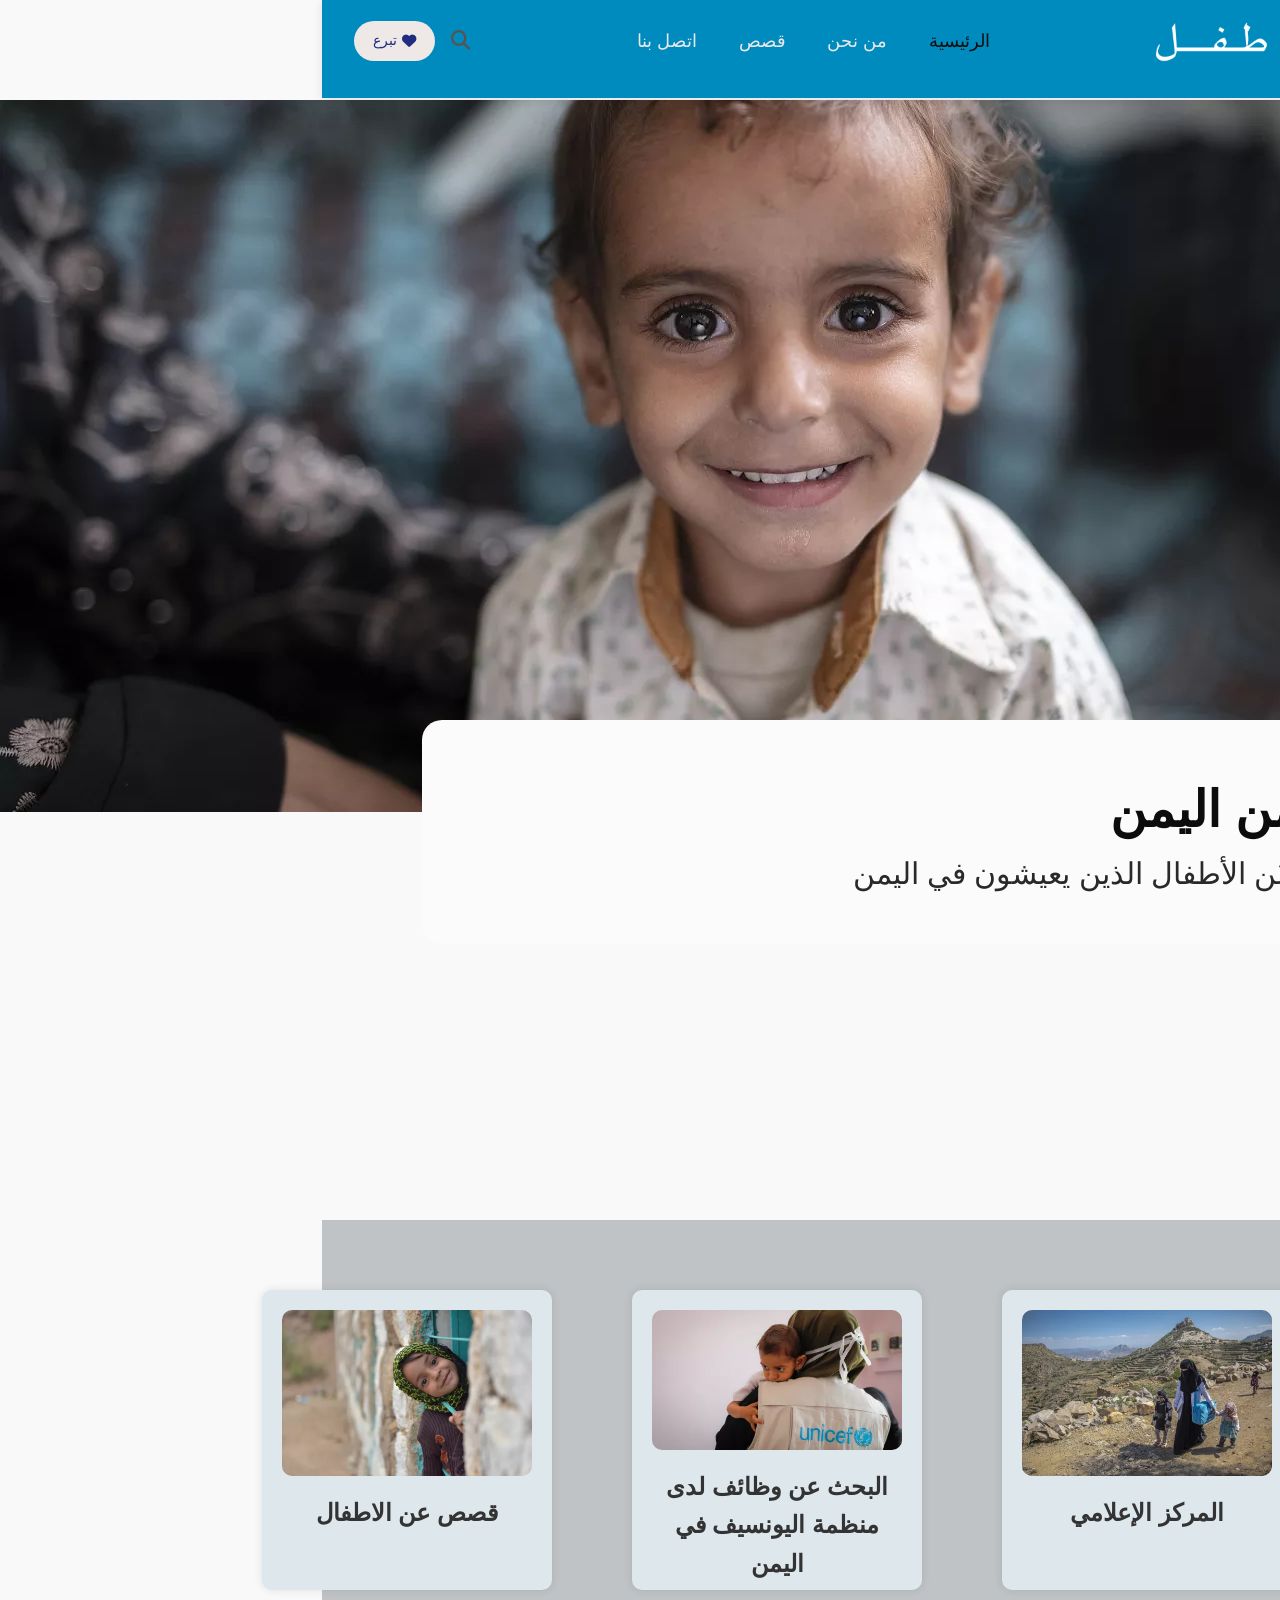
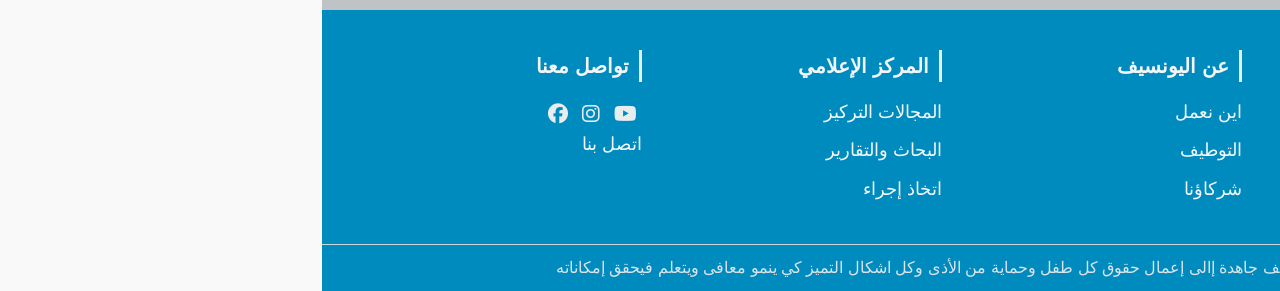
==== pages/stories.html @ 6c386d85 "main page completed" ====
<!DOCTYPE html>
<html lang="en">
<head>
    <meta charset="UTF-8">
    <meta name="viewport" content="width=device-width, initial-scale=1.0">
    <link rel="stylesheet" href="https://cdnjs.cloudflare.com/ajax/libs/font-awesome/6.5.0/css/all.min.css" integrity="sha512-..." crossorigin="anonymous" referrerpolicy="no-referrer" />
    <link href="https://fonts.googleapis.com/css2?family=Lato:wght@400;700&display=swap" rel="stylesheet">
    <title>قصص</title>
     <link rel="stylesheet" href="../css/style.css">
     <link rel="stylesheet" href="../css/add.css">
</head>
<body>
   <!-- شريط التنقل -->
   
    <header class="header">
        <nav class="navbar">
            <!-- الشعار على اليمين -->
            <div class="logo-container">
                <img src="../image/log.png" alt="شعار الموقع" class="logo">
               
            </div>
            
            <!-- عناصر القائمة -->
            <ul class="nav-links">
                <li><a href="../index.html" class="active">الرئيسية</a></li>
                <li><a href="#"> من نحن </a></li>
                <li><a href="../pages/stories.html">قصص</a></li>
                <li><a href="../pages/contactus.html">اتصل بنا</a></li>
        
            </ul>
            <!-- عناصر التحكم -->
            <div class="nav-controls">
                <!-- أيقونة البحث -->
                <div class="search-icon">
                    <i class="fas fa-search"></i>
                </div>
                <!-- زر التبرع -->
                <a href="#" class="donate-btn">
                    <i class="fas fa-heart"></i>
                    تبرع
                </a>
                <!-- زر الهامبرجر -->
                <div class="hamburger-menu">
                    <div class="line line1"></div>
                    <div class="line line2"></div>
                    <div class="line line3"></div>
                </div>
            </div>
        
            <!-- قائمة الهاتف المنزلقة -->
            <div class="mobile-menu">
                <ul class="mobile-links">
                    <li><a href="../index.html" class="active">الرئيسية</a></li>
                     <li><a href="#">من نحن</a></li>
                    <li><a href="../pages/stories.html">القصص </a></li>
                    <li><a href="../pages/contactus.html">اتصل بنا</a></li>
                </ul>
                
                <!-- زر التبرع في القائمة المنسدلة -->
                <a href="#" class="mobile-donate-btn">
                    <i class="fas fa-heart"></i>
                    تبرع الآن
                </a>
            </div>
        </nav>
    </header>
    <nav>
    <div class="full-image">
      <img src="../image/13.jpeg" alt="imag">
      <div class="overlay">
<h1> قصص من اليمن</h1>
<p>قصص مِن وعَن الأطفال الذين يعيشون في اليمن</p>
<div class="overlay-images">
<img src="../image/2.web" alt="قصص">
</div>
    </div>
      </div>
     


<section class="conta-sec">
    <div class="conta-box">
        <div class="imge-srs">
<img src="../image/T1.jpeg" alt="">

        </div>
        <h2>نطاق عمل اليونسيف في اليمن</h2>
    </div>
      <div class="conta-box">
        <div class="imge-srs">
<img src="../image/T2.jpeg" alt="">
        </div>
        <h2>المركز الإعلامي</h2>
    </div>
       <div class="conta-box">
        <div class="imge-srs">
<img src="../image/T3.jpeg" alt="">
        </div>
        <h2>البحث عن وظائف لدى منظمة اليونسيف في اليمن</h2>
    </div>
        <div class="conta-box">
        <div class="imge-srs">
<img src="../image/T4.jpeg" alt="">
        </div>
        <h2>قصص عن الاطفال</h2>
    </div>
           

    </div>
</section>
  




    <footer class="footer">
  <div class="footer-container">
    <div class="footer-column">
      <h3>الروابط السريعه</h3>
      <ul class="u1">
        <li><a href="../index.html"> الرئيسية</a></li>
    <li>  <a href="#"> من نحن</a></li>
        <li><a href="../pages/stories.html"> قصص</a></li>
      </ul>
    </div>
    <div class="footer-column">
      <h3>عن اليونسيف</h3>
      <ul>
        <li><a href="#"> اين نعمل </a></li>
        <li><a href="#"> التوطيف</a></li>
        <li><a href="#"> شركاؤنا</a></li>
      </ul>
    </div>
    <div class="footer-column">
      <h3>المركز الإعلامي</h3>
      <ul>
        <li><a href="#"> المجالات التركيز</a></li>
        <li><a href="#">  البحاث والتقارير</a></li>
        <li><a href="#">   اتخاذ إجراء</a></li>
      </ul>
    </div>
    <div class="footer-column">
      <h3>تواصل معنا</h3>
      <ul class="social-icons">
       <a href="https://www.youtube.com/user/UNICEFYemen"><i class="fab fa-youtube"></i></a>
        <a href="https://www.instagram.com/unicef_yemen/"><i class="fab fa-instagram"></i></a>
        <a href="https://www.facebook.com/unicefyemen/"><i class="fab fa-facebook"></i></a>
      </ul>
      <ul>
        <li><a href="../pages/stories.html">  اتصل بنا </a></li>
       
        
      </ul>
    </div>
    <!-- يمكنك إضافة عمود رابع لشعار المنظمة إذا أحببت -->
  </div>
  <div class="footer-bottom">
    <p>تسعى اليونسيف جاهدة إالى إعمال حقوق كل طفل وحماية من الأذى وكل اشكال التميز كي ينمو معافى ويتعلم فيحقق إمكاناته  </p>
  </div>
</footer>
 <script src="js/add.css"></script>

</body>
</html>
---- css/style.css ----
body {
    margin: 0;
    font-family: 'Cairo', Tahoma, Arial, sans-serif;
    background: #f5f9fc;
    color: #222;
    direction: rtl;
    font-family: 'Lato', sans-serif;
}
/* التهيئة العامة */
* {
    margin: 0;
    padding: 0;
    box-sizing: border-box;
    font-family: 'Tajawal', sans-serif;
}

body {
    background-color: #f9f9f9;
    color: #333;
    line-height: 1.6;
}

/* شريط التنقل */
.header {
    height: 98px;
    background-color: #008bbf;
    box-shadow: 0 2px 10px rgba(0, 0, 0, 0.1);
    position: fixed;
    width: 100%;
    top: 0;
    z-index: 1000;
}

.navbar {
    display: flex;
    justify-content: space-between;
    align-items: center;
    padding: 1rem 2rem;
    max-width: 1400px;
    margin: 0 auto;
}

/* الشعار */

.logo-container {
  display:block;
    align-items: center;
    gap: 40px;  
}

.logo-container img {
    height: 50px;
    max-height: none;
    max-width: none;
    width: auto;
   
  display: flex;
  align-items: center;
  margin-right: 0px; /* ← يحرك اللوجو إلى اليسار */
}

.logo-container span {
    font-size: 1.5rem;
    font-weight: bold;
    
}

/* روابط التنقل */
.nav-links {
  color: #52bacf;
    display: flex;
    list-style: none;
}

.nav-links li a {
    color: #ebe8e8;
    text-decoration: none;
    padding: 0.5rem 1rem;
    margin: 0 0.3rem;
    font-size: 1.1rem;
    transition: all 0.3s ease;
    font-weight: 550;
}

.nav-links li a:hover, 
.nav-links li a.active {
    color: #0f0f0f;
}

/* عناصر التحكم في الشريط */
.nav-controls {
    display: flex;
    align-items: center;
    gap: 1rem;
}

/* أيقونة البحث */
.search-icon {
    font-size: 1.2rem;
    color: #555;
    cursor: pointer;
    transition: all 0.3s ease;
}

.search-icon:hover {
    color: #3498db;
}

/* زر التبرع */
.donate-btn {
    background-color: hsl(9, 18%, 92%);
    color: rgb(31, 44, 129);
    padding: 0.5rem 1.2rem;
    border-radius: 50px;
    text-decoration: none;
    font-size: 0.9rem;
    transition: all 0.3s ease;
    display: flex;
    align-items: center;
    gap: 5px;
}

.donate-btn:hover {
    background-color: #131313;
    transform: translateY(-2px);
    box-shadow: 0 4px 8px rgba(0, 0, 0, 0.1);
}

/* زر الهامبرجر */
.hamburger-menu {
    width: 30px;
    height: 20px;
    display: none;
    flex-direction: column;
    justify-content: space-between;
    cursor: pointer;
    z-index: 1001;
}

.hamburger-menu .line {
    width: 100%;
    height: 3px;
    background-color: #333;
    transition: all 0.3s ease;
}

/* القائمة المنسدلة للهاتف */
.mobile-menu {
    position: fixed;
    top: 0;
    right: -100%;
    width: 300px;
    height: 100vh;
    background-color: #fff;
    box-shadow: -5px 0 15px rgba(0, 0, 0, 0.1);
    padding: 5rem 2rem;
    transition: all 0.5s ease;
    z-index: 1000;
}

.mobile-menu.active {
    right: 0;
}

.mobile-links {
    list-style: none;
    margin-bottom: 2rem;
}

.mobile-links li {
    margin-bottom: 1.5rem;
}

.mobile-links li a {
    color: #555;
    text-decoration: none;
    font-size: 1.2rem;
    transition: all 0.3s ease;
    display: block;
    padding: 0.5rem 0;
}

.mobile-links li a:hover {
    color: #3498db;
    padding-right: 10px;
}

.mobile-donate-btn {
    background-color: #e74c3c;
    color: white;
    padding: 0.8rem 1.5rem;
    border-radius: 50px;
    text-decoration: none;
    font-size: 1rem;
    transition: all 0.3s ease;
    display: inline-flex;
    align-items: center;
    gap: 8px;
    width: fit-content;
}

.mobile-donate-btn:hover {
    background-color: #c0392b;
}

/* القسم الرئيسي */
.hero {
    display: flex;
    align-items: center;
    justify-content: space-between;
    padding: 8rem 2rem 4rem;
    max-width: 1400px;
    margin: 0 auto;
}






/* التكيف مع الشاشات الصغيرة */
@media (max-width: 768px) {
    .content-section {
        flex-direction: column-reverse;
    }
    
    .text-content, .image-content {
        width: 100%;
        padding: 2rem;
    }
    
    .text-content {
        text-align: center;
    }
    
    .divider {
        margin-left: auto;
        margin-right: auto;
    }
    
    .more-link {
        justify-content: center;
    }
}
.hero-buttons {
   
    gap: 1rem;
        text-align: right;
}

.primary-btn {
    background-color: #3498db;
    color: white;
    padding: 0.8rem 1.8rem;
    border-radius: 50px;
    text-decoration: none;
    font-size: 1.1rem;
    transition: all 0.3s ease;
}

.primary-btn:hover {
    background-color: #2980b9;
    transform: translateY(-3px);
    box-shadow: 0 5px 15px rgba(0, 0, 0, 0.1);
}

.secondary-btn {
    background-color: transparent;
    color: #3498db;
    padding: 0.8rem 1.8rem;
    border-radius: 50px;
    text-decoration: none;
    font-size: 1.1rem;
    transition: all 0.3s ease;
    border: 2px solid #3498db;
}

.secondary-btn:hover {
    background-color: #f0f8ff;
    transform: translateY(-3px);
    box-shadow: 0 5px 15px rgba(0, 0, 0, 0.1);
}


/* استجابة الجوال */
@media (max-width: 768px) {
  .features-section {
    flex-direction: column;
    align-items: center;

  }
}
 


/* نموذج البحث */
.search-overlay {
    position: fixed;
    top: 0;
    left: 0;
    width: 100%;
    height: 100%;
    background-color: rgba(0, 0, 0, 0.8);
    display: flex;
    justify-content: center;
    align-items: center;
    z-index: 2000;
    opacity: 0;
    visibility: hidden;
    transition: all 0.3s ease;
}

.search-overlay.active {
    opacity: 1;
    visibility: visible;
}

.search-container {
    width: 80%;
    max-width: 600px;
    position: relative;
}

.search-container input {
    width: 100%;
    padding: 1.2rem 2rem;
    font-size: 1.2rem;
    border: none;
    border-radius: 50px;
}

.search-container button {
    position: absolute;
    left: 20px;
    top: 50%;
    transform: translateY(-50%);
    background: none;
    border: none;
    color: #555;
    font-size: 1.2rem;
    cursor: pointer;
}

.close-search {
    position: absolute;
    right: 20px;
    top: 50%;
    transform: translateY(-50%);
    color: white;
    font-size: 1.5rem;
    cursor: pointer;
}

/* تأثيرات الهامبرجر عند الفتح */
.hamburger-menu.active .line1 {
    transform: rotate(45deg) translate(5px, 5px);
}
.hamburger-menu.active .line2 {
    opacity: 0;
}
.hamburger-menu.active .line3 {
    transform: rotate(-45deg) translate(5px, -5px);
}

/* التكيف مع الشاشات الصغيرة */
@media (max-width: 992px) {
    .nav-links {
        display: none;
    }
    
    .hamburger-menu {
        display: flex;
    }
    
    .hero {
        flex-direction: column-reverse;
        padding-top: 6rem;
        text-align: center;
    }
    
    .hero-content {
        padding-left: 0;
        margin-top: 2rem;
    }
    
    .hero-content p {
        margin-left: auto;
        margin-right: auto;
    }
    
    .hero-buttons {
        justify-content: center;
    }
}

@media (max-width: 576px) {
    .navbar {
        padding: 1rem;
    }
    
    .donate-btn span {
        display: none;
    }
    
    .hero-content h1 {
        font-size: 2.2rem;
    }
    
    .hero-buttons {
        flex-direction: column;
        gap: 0.8rem;
    }
    
    .primary-btn, .secondary-btn {
        width: 100%;
        text-align: center;
    }
}






.features-section {
  display: flex;
  flex-wrap: wrap;
  justify-content: center;
  gap: 20px;
  padding: 40px;
  background-color: #e1e9ed;
}

.feature-box {
  /* display: flex; */
   background-color: rgb(242, 244, 245);
  /* background-color: rgb(231, 233, 234); */
  padding: 20px;
  width: 300px;
  height: 350px;
  text-align: center;
  border-radius: 10px;
  box-shadow: 0 0 10px rgba(0,0,0,0.1);
  transition: transform 0.3s;
  direction: rtl;
  /* opacity:0.5; */
}

.feature-box img {
  width: 250px;
border-radius: 10px;
  margin-bottom: 10px;
}
.feature-box p{
    font-weight: 600px;
}
.feature-box h2{
font-size: 18px;
color: #1c1b1b;
}
.feature-box:hover {
  transform: translateY(-5px);
}

.features-section1 {
  display: flex;
  flex-wrap: wrap;
  justify-content: center;
  gap: 20px;
  padding: 40px;
  background-color: #ebf3f7;
}
.feature-box1 h2{
font-size: 20px;
color: #1c1b1b;
}

.feature-box1 {
  /* display: flex; */
   background-color: #f3f7fa;
  /* background-color: rgb(231, 233, 234); */
  padding: 20px;
  width: 300px;
  height:350px;
  text-align: center;
  border-radius: 10px;
  box-shadow: 0 0 10px rgba(0,0,0,0.1);
  transition: transform 0.3s;
  direction: rtl;
  /* opacity:0.5; */
}

.feature-box1 img {
  width: 250px;
border-radius: 10px;
  margin-bottom: 10px;
}

.feature-box1:hover {
  transform: translateY(-5px);
}



/*--------------- footer*/





.footer {
  background: #008bbf;
  padding: 40px 0 10px 0;
  font-family: 'Arial', sans-serif;
  font-size: 14px;
  direction: rtl; /* إذا الموقع عربي */
}
 .footer-column h3{
  color: #f3f6f8;
}
.footer-container {
  display: flex;
  justify-content: space-around;
  flex-wrap: wrap;
  max-width: 1200px;
  margin: auto;
}
.footer-column {
  flex: 1;
  min-width: 180px;
  margin: 0 20px;
}
.footer-column h3 {
  margin-bottom: 16px;
  font-size: 20px;
  border-right: 3px solid #eaeeef;
  padding-right: 10px;
  font-weight: bold;
}
.footer-column ul {
  list-style: none;
  padding: 0;
  font-family: 'Gill Sans', 'Gill Sans MT', Calibri, 'Trebuchet MS', sans-serif;
}
.footer-column ul li {
  margin-bottom: 10px;
}
.footer-column ul li a {
  color: #f3f8fa;
  font-family: 'Gill Sans', 'Gill Sans MT', Calibri, 'Trebuchet MS', sans-serif;
  text-decoration: none;
  font-size: 18px;
  transition: color 0.2s;
  
}
.footer-column ul li:hover, 
.footer-column ul li.active {
    color: #181717;
}

.footer-column ul li a:hover {
  color: #0d0d0d;
}
.social-icons {
      margin-top: 15px;
    }

    .social-icons a {
      margin: 0 5px;
      color: #e8edf0;
      font-size: 20px;
      text-decoration: none;
    }
.footer-bottom {
  border-top: 1px solid #cbd6d6;
  margin-top: 30px;
  text-align: center;
  font-size: 16px;
  padding: 10px 0 0 0;
  color: #dce3e9;
}
.social-icons a:hover, 
.social-icons a.active {
    color: #181717;
}
---- css/add.css ----
/* جزء الصورة */
.full-image {
flex: 1;
position: relative;

}

.full-image{
  margin-top:100px;
height: 40%;
border-radius: 10px;   
  
}
.overlay{
    position: absolute;
   margin-top: 20px;
    top: 600px;
    left: 100px;
    right: 100px;
    background-color: rgb(251, 251, 251);
    color: #2a2828;
    padding: 20px;
    border-radius: 20px;
    text-align: right;
    direction: rtl;
}
.overlay h1{
   font-weight:bold; 
   font-size: 50px;
   color: #0c0c0c;
   text-align: right;
   margin-inline: 40px;
   margin-top: 30px;
   
}
.overlay p{
font-size: 30px;
margin-inline: 40px;
}


.contact-info {
            margin-right: 20px;
        }
        
        .contact-info ul {
            list-style-type: none;
            padding: 0;
        }
.contact-info li {
            margin-bottom: 10px;
            font-size: 20px;
            position: relative;
            padding-right: 20px;
        }
        
        .contact-info li:before {
            content: "";
            color: #0066cc;
            font-size: 20px;
            position: absolute;
            right: 0;
        }
        
        .email {
            color: #0066cc;
            text-decoration: none;
            font-weight: 500;
        }
        
        .email:hover {
            text-decoration: underline;
        }
        
.conta-sec{
    margin-top: 400px;
   display: flex;
  flex-wrap:nowrap;
  justify-content: center;
  gap: 40px;
  padding-top:50px;
 
 
  background-color: #bfc3c6;
}
.conta-box{
/* display: flex; */
   background-color: rgb(221, 231, 236);
  /* background-color: rgb(231, 233, 234); */
  padding: 20px;

  width: 300px;
  height: 300px;
  text-align: center;
  border-radius: 10px;
  box-shadow: 0 0 10px rgba(0,0,0,0.1);
  transition: transform 0.3s;
  direction: rtl;
  margin: 20px 20px 20px 20px;
  /* opacity:0.5; */
}
.conta-box img{
     width: 250px;
border-radius: 10px;
  margin-bottom: 10px;
}
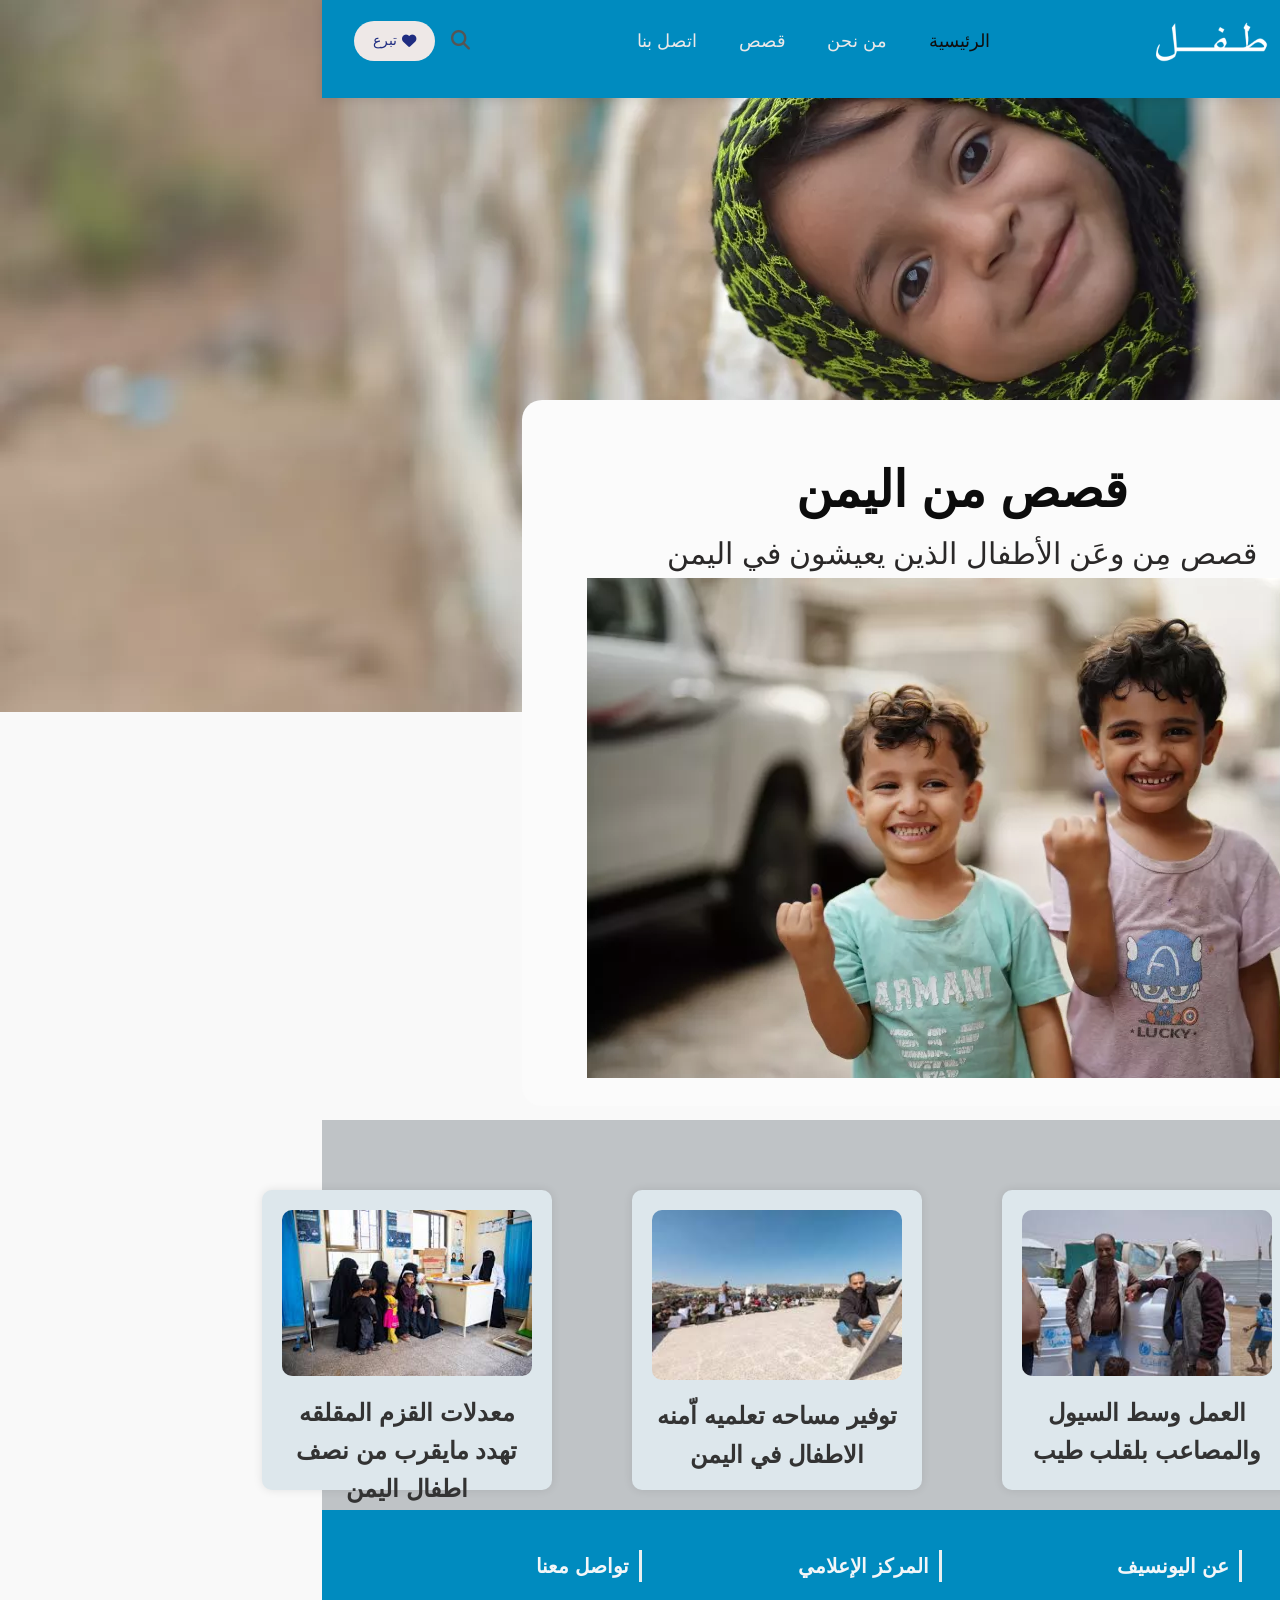
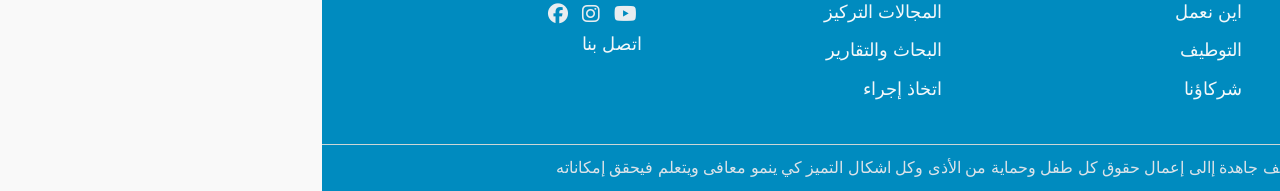
==== commit 12505c81: "بproject name UNICEF" ====
--- a/pages/stories.html
+++ b/pages/stories.html
@@ -65,14 +65,14 @@
         </nav>
     </header>
     <nav>
-    <div class="full-image">
-      <img src="../image/13.jpeg" alt="imag">
-      <div class="overlay">
+    <div class="full-image1">
+      <img src="../image/AA.jpeg" alt="imag">
+      <div class="overlay1">
 <h1> قصص من اليمن</h1>
 <p>قصص مِن وعَن الأطفال الذين يعيشون في اليمن</p>
-<div class="overlay-images">
-<img src="../image/2.web" alt="قصص">
-</div>
+
+<img src="../image/2.webp" alt="قصص">
+
     </div>
       </div>
      
@@ -81,28 +81,28 @@
 <section class="conta-sec">
     <div class="conta-box">
         <div class="imge-srs">
-<img src="../image/T1.jpeg" alt="">
+<img src="../image/B3.jpeg" alt="">
 
         </div>
-        <h2>نطاق عمل اليونسيف في اليمن</h2>
+        <h2>     تحول مدرسةمكان تصبح الحلام حقيقه</h2>
     </div>
       <div class="conta-box">
         <div class="imge-srs">
-<img src="../image/T2.jpeg" alt="">
+<img src="../image/B4.jpeg" alt="">
         </div>
-        <h2>المركز الإعلامي</h2>
+        <h2>العمل وسط السيول والمصاعب بلقلب طيب </h2>
     </div>
        <div class="conta-box">
         <div class="imge-srs">
-<img src="../image/T3.jpeg" alt="">
+<img src="../image/k2.jpeg" alt="">
         </div>
-        <h2>البحث عن وظائف لدى منظمة اليونسيف في اليمن</h2>
+        <h2>       توفير مساحه تعلميه اّمنه الاطفال في اليمن</h2>
     </div>
         <div class="conta-box">
         <div class="imge-srs">
-<img src="../image/T4.jpeg" alt="">
+<img src="../image/k4.jpeg" alt="">
         </div>
-        <h2>قصص عن الاطفال</h2>
+        <h2>  معدلات القزم المقلقه تهدد مايقرب من نصف اطفال اليمن</h2>
     </div>
            
 
--- a/css/add.css
+++ b/css/add.css
@@ -36,6 +36,33 @@
    
 }
 .overlay p{
+font-size: 30px;
+margin-inline: 40px;
+}
+
+.overlay1{
+    position: absolute;
+   margin-top:200px;
+    top: 200px;
+    left: 200px;
+    right: 200px;
+    background-color: rgb(251, 251, 251);
+    color: #2a2828;
+    padding: 20px;
+    border-radius: 20px;
+    text-align: center;
+    direction: rtl;
+}
+.overlay1 h1{
+   font-weight:bold; 
+   font-size: 50px;
+   color: #0c0c0c;
+   text-align: center;
+   margin-inline: 40px;
+   margin-top: 30px;
+   
+}
+.overlay1 p{
 font-size: 30px;
 margin-inline: 40px;
 }
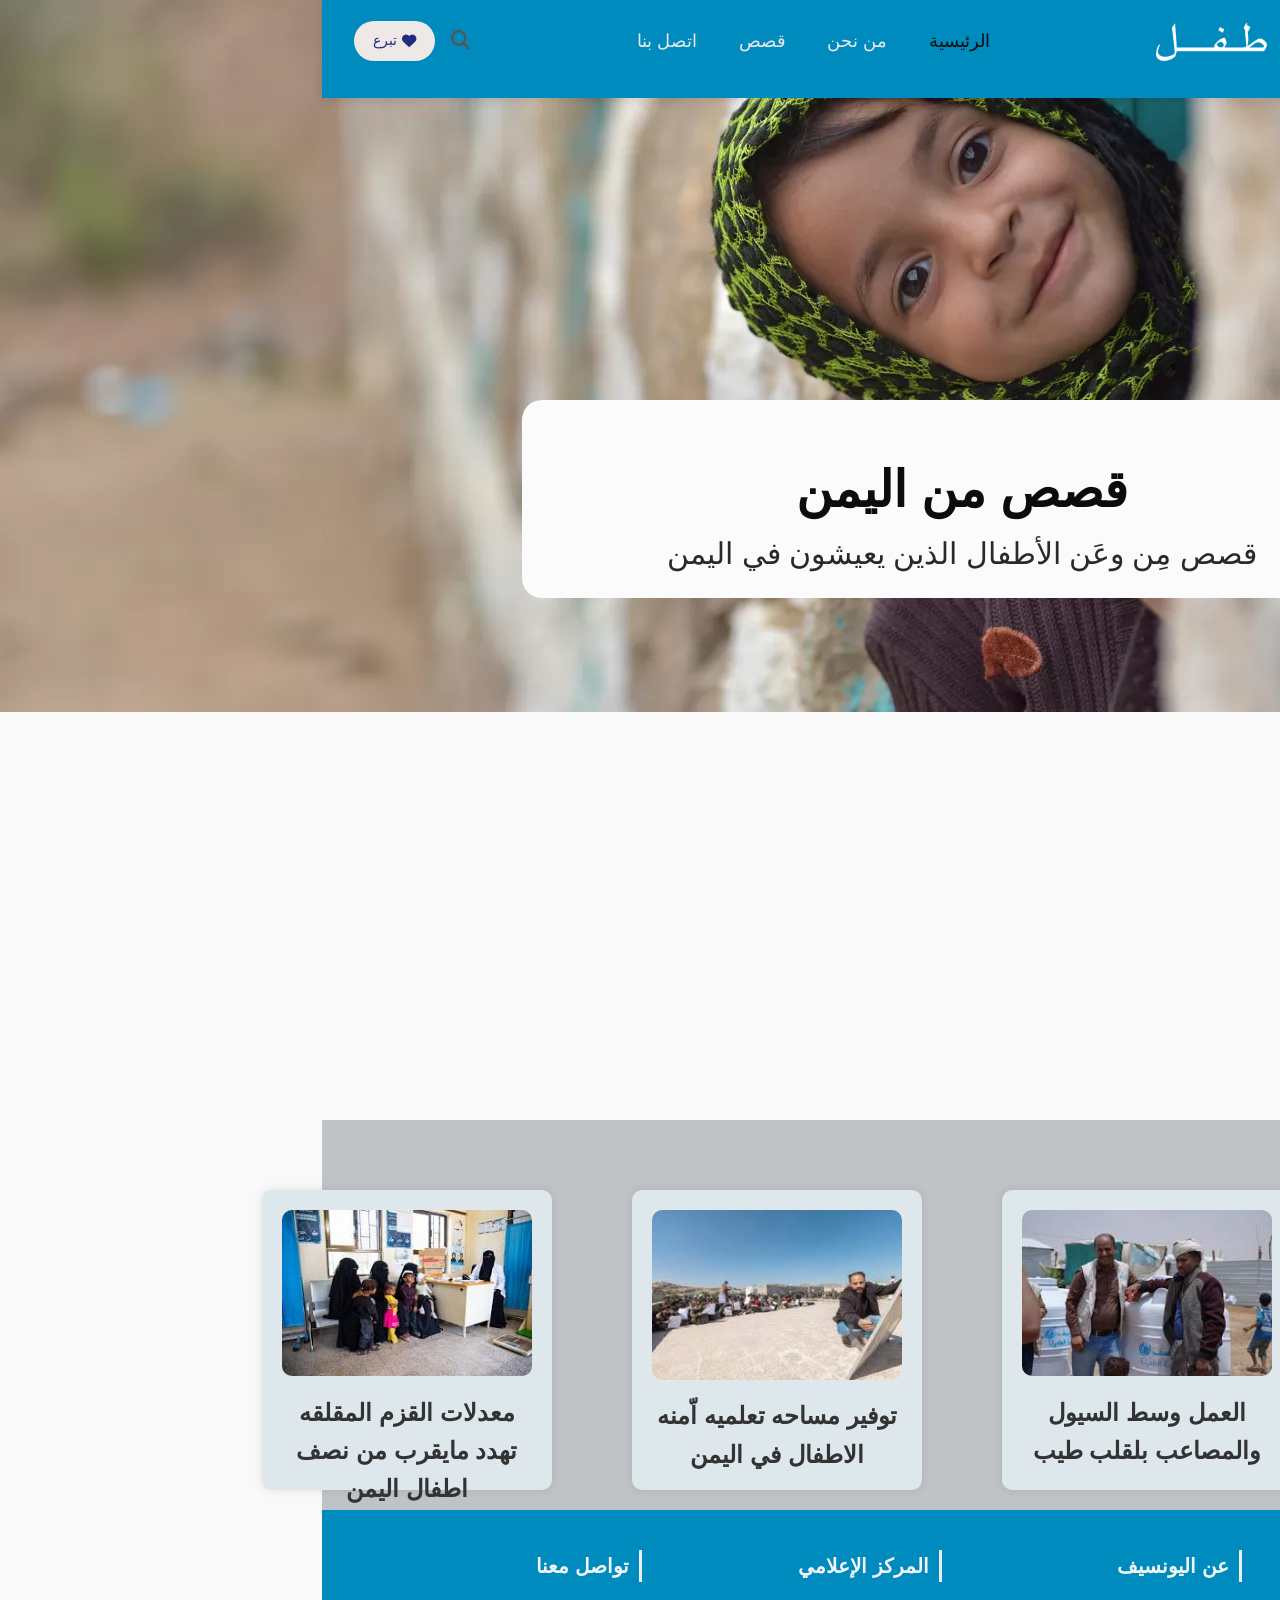
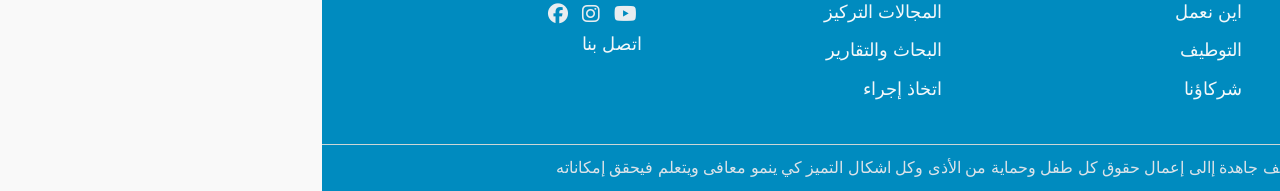
==== commit 19b08417: "بEdit photo with phono menu" ====
--- a/pages/stories.html
+++ b/pages/stories.html
@@ -8,6 +8,7 @@
     <title>قصص</title>
      <link rel="stylesheet" href="../css/style.css">
      <link rel="stylesheet" href="../css/add.css">
+   
 </head>
 <body>
    <!-- شريط التنقل -->
@@ -64,21 +65,22 @@
             </div>
         </nav>
     </header>
-    <nav>
+ 
+
     <div class="full-image1">
       <img src="../image/AA.jpeg" alt="imag">
       <div class="overlay1">
 <h1> قصص من اليمن</h1>
 <p>قصص مِن وعَن الأطفال الذين يعيشون في اليمن</p>
 
-<img src="../image/2.webp" alt="قصص">
+
 
     </div>
       </div>
      
 
 
-<section class="conta-sec">
+ <section class="conta-sec">
     <div class="conta-box">
         <div class="imge-srs">
 <img src="../image/B3.jpeg" alt="">
@@ -158,7 +160,7 @@
     <p>تسعى اليونسيف جاهدة إالى إعمال حقوق كل طفل وحماية من الأذى وكل اشكال التميز كي ينمو معافى ويتعلم فيحقق إمكاناته  </p>
   </div>
 </footer>
- <script src="js/add.css"></script>
+ <script src="../js/script.js"></script>
 
 </body>
 </html>
--- a/css/style.css
+++ b/css/style.css
@@ -285,6 +285,13 @@
 /* استجابة الجوال */
 @media (max-width: 768px) {
   .features-section {
+    flex-direction: column;
+    align-items: center;
+
+  }
+}
+@media (max-width: 768px) {
+  .full-image {
     flex-direction: column;
     align-items: center;
 
--- a/css/add.css
+++ b/css/add.css
@@ -26,6 +26,9 @@
     text-align: right;
     direction: rtl;
 }
+
+
+
 .overlay h1{
    font-weight:bold; 
    font-size: 50px;
@@ -132,4 +135,5 @@
      width: 250px;
 border-radius: 10px;
   margin-bottom: 10px;
-}+}
+
